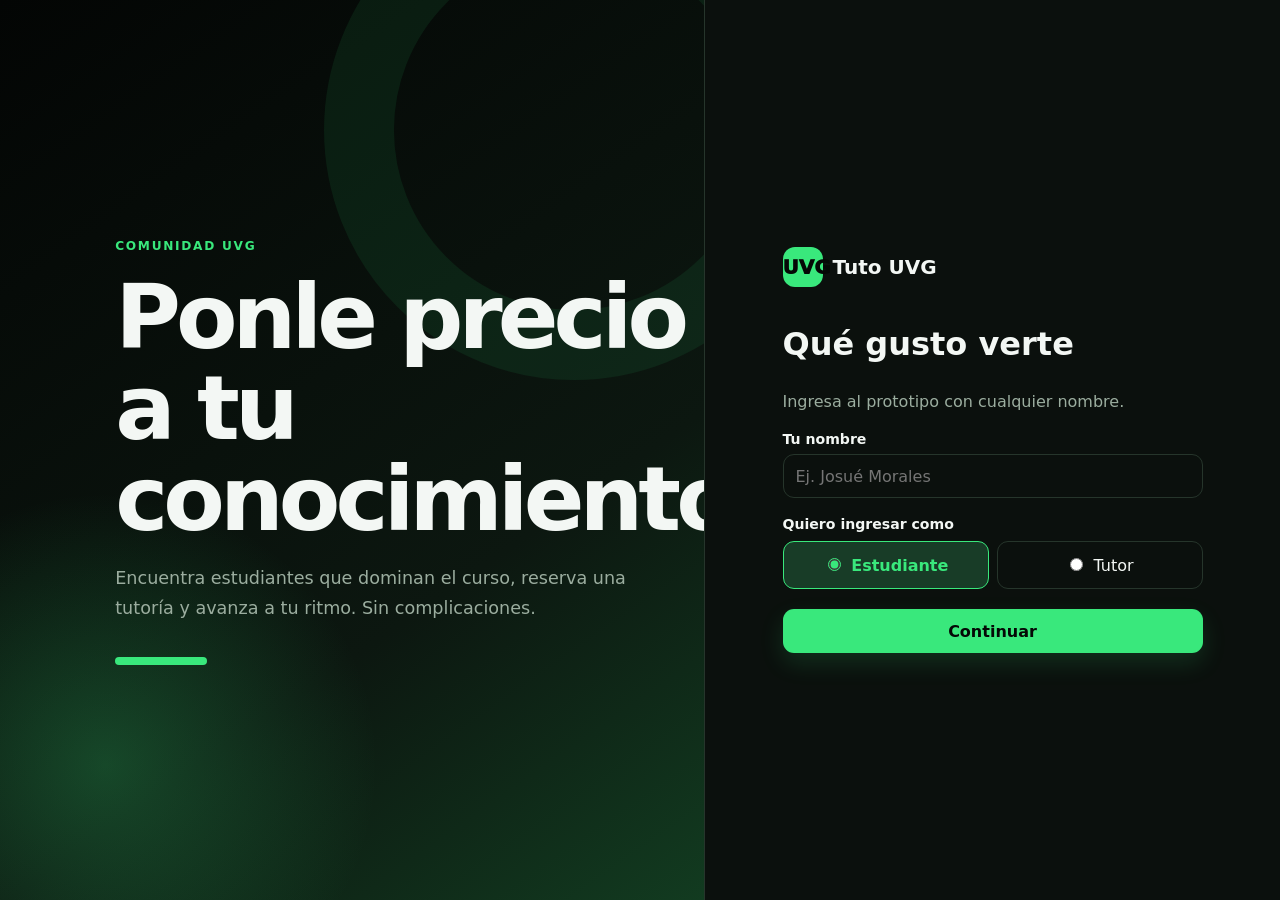
==== index.html @ b4a158ed "Base inicial del front con datos ya dados, no esta conectado aun con el back ni la base de datos" ====
<!DOCTYPE html>
<html lang="es">
<head>
    <meta charset="UTF-8">
    <meta name="viewport" content="width=device-width, initial-scale=1.0">
    <title>Tuto UVG | Iniciar sesión</title>
    <link rel="stylesheet" href="css/estilos.css">
</head>
<body>
    <main class="login">
        <section class="login-arte">
            <div class="login-contenido">
                <span class="eyebrow">Comunidad UVG</span>
                <h1>Ponle precio a tu conocimiento</h1>
                <p>
                    Encuentra estudiantes que dominan el curso, reserva una tutoría
                    y avanza a tu ritmo. Sin complicaciones.
                </p>
                <div class="detalle-decorativo"></div>
            </div>
        </section>

        <section class="login-form">
            <form id="form-login">
                <div class="marca">
                    <span class="marca-icono">UVG</span>
                    <span>Tuto UVG</span>
                </div>

                <h2>Qué gusto verte</h2>
                <p class="subtitulo">Ingresa al prototipo con cualquier nombre.</p>

                <div class="campo">
                    <label for="nombre">Tu nombre</label>
                    <input id="nombre" type="text" placeholder="Ej. Josué Morales" required>
                </div>

                <span class="etiqueta-campo">Quiero ingresar como</span>
                <div class="selector-rol">
                    <label>
                        <input type="radio" name="rol" value="estudiante" checked>
                        Estudiante
                    </label>
                    <label>
                        <input type="radio" name="rol" value="tutor">
                        Tutor
                    </label>
                </div>

                <button class="boton ancho" type="submit">Continuar</button>
            </form>
        </section>
    </main>
    <script src="js/app.js"></script>
</body>
</html>
---- css/estilos.css ----
:root {
    --negro: #050806;
    --negro-suave: #0b100d;
    --superficie: #111713;
    --superficie-clara: #18201b;
    --verde: #39e87c;
    --verde-fuerte: #18bd5b;
    --verde-oscuro: #087236;
    --verde-tenue: #183c27;
    --texto: #f3f7f4;
    --texto-secundario: #9bad9f;
    --borde: #26352b;
    --peligro: #ff6b6b;
    --sombra: 0 18px 50px rgba(0, 0, 0, 0.35);
}

* {
    box-sizing: border-box;
}

html {
    scroll-behavior: smooth;
}

body {
    margin: 0;
    color: var(--texto);
    background: var(--negro);
    font-family: Inter, ui-sans-serif, system-ui, -apple-system, "Segoe UI", sans-serif;
}

button,
input,
select,
textarea {
    font: inherit;
}

a {
    color: inherit;
    text-decoration: none;
}

button,
.boton {
    border: 0;
    cursor: pointer;
}

h1,
h2,
h3,
p {
    margin-top: 0;
}

h1 {
    max-width: 760px;
    margin-bottom: 18px;
    font-size: clamp(2.3rem, 6vw, 4.8rem);
    line-height: 1.02;
    letter-spacing: -0.055em;
}

.encabezado {
    position: sticky;
    top: 0;
    z-index: 10;
    display: flex;
    min-height: 74px;
    align-items: center;
    justify-content: space-between;
    gap: 24px;
    padding: 12px max(5vw, 24px);
    border-bottom: 1px solid var(--borde);
    background: rgba(5, 8, 6, 0.94);
    backdrop-filter: blur(14px);
}

.marca {
    display: flex;
    align-items: center;
    gap: 10px;
    font-size: 1.25rem;
    font-weight: 900;
}

.marca-icono,
.confirmacion-marca {
    display: grid;
    place-items: center;
    color: var(--negro);
    background: var(--verde);
    font-weight: 950;
}

.marca-icono {
    width: 40px;
    height: 40px;
    border-radius: 12px;
}

.navegacion {
    display: flex;
    align-items: center;
    gap: 8px;
}

.navegacion a {
    padding: 9px 13px;
    border-radius: 10px;
    color: var(--texto-secundario);
    font-weight: 700;
}

.navegacion a:hover,
.navegacion a.activo {
    color: var(--verde);
    background: var(--verde-tenue);
}

.usuario-chip {
    padding: 9px 13px;
    border: 1px solid var(--verde-oscuro);
    border-radius: 999px;
    color: var(--verde);
    background: var(--verde-tenue);
    font-weight: 800;
}

.contenedor {
    width: min(1160px, 90%);
    margin: 42px auto 72px;
}

.hero {
    position: relative;
    overflow: hidden;
    padding: clamp(34px, 6vw, 72px);
    border: 1px solid var(--borde);
    border-radius: 28px;
    background:
        radial-gradient(circle at 90% 15%, rgba(57, 232, 124, 0.18), transparent 28%),
        linear-gradient(135deg, var(--superficie), #0a130e);
    box-shadow: var(--sombra);
}

.hero::after {
    position: absolute;
    right: -55px;
    bottom: -90px;
    width: 240px;
    height: 240px;
    border: 42px solid rgba(57, 232, 124, 0.08);
    border-radius: 50%;
    content: "";
}

.hero-compacto h1 {
    font-size: clamp(2.5rem, 5vw, 4rem);
}

.hero p {
    max-width: 620px;
    color: var(--texto-secundario);
    font-size: 1.08rem;
    line-height: 1.7;
}

.eyebrow {
    color: var(--verde);
    font-size: 0.76rem;
    font-weight: 900;
    letter-spacing: 0.14em;
    text-transform: uppercase;
}

.subtitulo {
    color: var(--texto-secundario);
    line-height: 1.6;
}

.seccion-busqueda {
    margin-top: 30px;
}

.acciones {
    display: flex;
    flex-wrap: wrap;
    gap: 12px;
    margin-top: 24px;
}

.acciones-centradas {
    justify-content: center;
}

.boton {
    display: inline-flex;
    min-height: 44px;
    align-items: center;
    justify-content: center;
    padding: 11px 18px;
    border-radius: 11px;
    color: var(--negro);
    background: var(--verde);
    box-shadow: 0 10px 24px rgba(57, 232, 124, 0.14);
    font-weight: 850;
    transition: background 0.18s ease, transform 0.18s ease;
}

.boton:hover {
    background: #62f397;
    transform: translateY(-2px);
}

.boton.secundario {
    border: 1px solid var(--borde);
    color: var(--verde);
    background: var(--superficie-clara);
    box-shadow: none;
}

.boton.peligro {
    border: 1px solid #6b2929;
    color: #ff9c9c;
    background: #2b1414;
    box-shadow: none;
}

.boton.pequeno {
    min-height: 35px;
    padding: 7px 11px;
    font-size: 0.86rem;
}

.ancho {
    width: 100%;
}

.margen-superior {
    margin-top: 18px;
}

.titulo-pagina {
    display: flex;
    align-items: end;
    justify-content: space-between;
    gap: 20px;
    margin-bottom: 24px;
}

.titulo-pagina h1 {
    margin: 0;
    font-size: clamp(2rem, 4vw, 3.2rem);
}

.panel,
.tarjeta {
    border: 1px solid var(--borde);
    border-radius: 20px;
    background: var(--superficie);
    box-shadow: var(--sombra);
}

.panel {
    padding: 24px;
}

.barra-busqueda {
    display: grid;
    grid-template-columns: 1fr auto;
    gap: 10px;
    padding: 10px;
    margin-bottom: 22px;
    border: 1px solid var(--borde);
    border-radius: 16px;
    background: var(--superficie);
    box-shadow: var(--sombra);
}

.barra-busqueda input {
    padding: 0 10px;
    border: 0;
    outline: 0;
    color: var(--texto);
    background: transparent;
}

.contenido-busqueda {
    display: grid;
    grid-template-columns: 240px 1fr;
    align-items: start;
    gap: 22px;
}

.filtros {
    position: sticky;
    top: 96px;
}

.campo {
    display: grid;
    gap: 7px;
    margin-bottom: 16px;
}

.campo label,
.etiqueta-campo {
    font-size: 0.88rem;
    font-weight: 800;
}

.campo input,
.campo select,
.campo textarea {
    width: 100%;
    min-height: 44px;
    padding: 10px 12px;
    border: 1px solid var(--borde);
    border-radius: 11px;
    outline: 0;
    color: var(--texto);
    background: var(--negro-suave);
}

.campo textarea {
    min-height: 120px;
    resize: vertical;
}

.campo input:focus,
.campo select:focus,
.campo textarea:focus {
    border-color: var(--verde);
    box-shadow: 0 0 0 3px rgba(57, 232, 124, 0.12);
}

.rango,
.calificacion {
    color: var(--verde);
    font-weight: 900;
}

.resultados {
    display: grid;
    gap: 15px;
}

.tarjeta-tutor {
    display: grid;
    grid-template-columns: auto 1fr auto;
    align-items: center;
    gap: 18px;
    padding: 20px;
    transition: border-color 0.18s ease, transform 0.18s ease;
}

.tarjeta-tutor:hover {
    border-color: var(--verde-oscuro);
    transform: translateY(-3px);
}

.avatar {
    display: grid;
    width: 72px;
    height: 72px;
    place-items: center;
    border: 1px solid var(--verde-oscuro);
    border-radius: 20px;
    color: var(--verde);
    background: linear-gradient(135deg, var(--verde-tenue), var(--superficie-clara));
    font-size: 1.4rem;
    font-weight: 950;
}

.avatar.alternativo {
    color: var(--texto);
    background: linear-gradient(135deg, #21442f, #101712);
}

.avatar.grande {
    width: 132px;
    height: 132px;
    border-radius: 32px;
    font-size: 2.4rem;
}

.etiquetas {
    display: flex;
    flex-wrap: wrap;
    gap: 7px;
    margin: 10px 0;
}

.etiqueta {
    display: inline-flex;
    padding: 5px 9px;
    border: 1px solid var(--verde-oscuro);
    border-radius: 999px;
    color: var(--verde);
    background: var(--verde-tenue);
    font-size: 0.78rem;
    font-weight: 800;
}

.etiqueta.modalidad {
    border-color: var(--borde);
    color: var(--texto-secundario);
    background: var(--superficie-clara);
}

.precio {
    margin-bottom: 10px;
    font-size: 1.15rem;
    font-weight: 950;
    white-space: nowrap;
}

.vacio {
    padding: 45px 20px;
    border: 2px dashed var(--borde);
    border-radius: 18px;
    color: var(--texto-secundario);
    text-align: center;
}

.perfil-grid {
    display: grid;
    grid-template-columns: 270px 1fr 280px;
    align-items: start;
    gap: 22px;
}

.perfil-resumen {
    text-align: center;
}

.perfil-resumen .avatar {
    margin: 0 auto 18px;
}

.lista-limpia {
    padding: 0;
    margin: 18px 0;
    list-style: none;
    text-align: left;
}

.lista-limpia li {
    padding: 11px 0;
    border-bottom: 1px solid var(--borde);
}

.bloque-metodo {
    padding: 22px;
    margin-top: 28px;
    border-left: 4px solid var(--verde);
    border-radius: 0 14px 14px 0;
    background: var(--negro-suave);
}

.bloque-metodo h3 {
    margin: 8px 0;
}

.horarios {
    display: grid;
    grid-template-columns: repeat(3, 1fr);
    gap: 8px;
}

.hora {
    padding: 9px;
    border: 1px solid var(--borde);
    border-radius: 9px;
    color: var(--verde);
    background: var(--negro-suave);
    font-weight: 800;
}

.hora:hover,
.hora.seleccionada {
    border-color: var(--verde);
    color: var(--negro);
    background: var(--verde);
}

.formulario {
    display: grid;
    grid-template-columns: 1fr 1fr;
    gap: 22px;
}

.formulario .ancho-completo {
    grid-column: 1 / -1;
}

.resumen-reserva {
    padding: 18px;
    border: 1px solid var(--verde-oscuro);
    border-radius: 14px;
    background: linear-gradient(135deg, var(--verde-tenue), var(--negro-suave));
}

.resumen-reserva h3 {
    margin: 8px 0;
}

.separador {
    margin: 0 8px;
    color: var(--verde);
}

.metricas {
    display: grid;
    grid-template-columns: repeat(3, 1fr);
    gap: 16px;
    margin-bottom: 24px;
}

.metrica {
    padding: 22px;
}

.metrica strong {
    display: block;
    margin-top: 7px;
    font-size: 2rem;
}

.tabla-wrap {
    overflow-x: auto;
}

table {
    width: 100%;
    border-collapse: collapse;
}

th,
td {
    padding: 14px 12px;
    border-bottom: 1px solid var(--borde);
    text-align: left;
}

th {
    color: var(--texto-secundario);
    font-size: 0.78rem;
    letter-spacing: 0.06em;
    text-transform: uppercase;
}

.estado {
    display: inline-flex;
    padding: 6px 10px;
    border-radius: 999px;
    font-size: 0.78rem;
    font-weight: 850;
}

.estado.pendiente {
    color: #d4f7df;
    background: #294332;
}

.estado.confirmada {
    color: var(--verde);
    background: var(--verde-tenue);
}

.estado.rechazada {
    color: #ffaaaa;
    background: #381919;
}

.login {
    display: grid;
    min-height: 100vh;
    grid-template-columns: 1.1fr 0.9fr;
}

.login-arte {
    position: relative;
    overflow: hidden;
    display: flex;
    align-items: center;
    padding: 9vw;
    background:
        radial-gradient(circle at 15% 85%, rgba(57, 232, 124, 0.24), transparent 28%),
        linear-gradient(145deg, #030504, #0c1710 65%, #123b20);
}

.login-arte::after {
    position: absolute;
    right: -120px;
    top: -120px;
    width: 360px;
    height: 360px;
    border: 70px solid rgba(57, 232, 124, 0.08);
    border-radius: 50%;
    content: "";
}

.login-contenido {
    position: relative;
    z-index: 1;
}

.login-arte h1 {
    margin-top: 18px;
    font-size: clamp(3rem, 7vw, 6.3rem);
}

.login-arte p {
    max-width: 560px;
    color: var(--texto-secundario);
    font-size: 1.1rem;
    line-height: 1.7;
}

.detalle-decorativo {
    width: 92px;
    height: 8px;
    margin-top: 34px;
    border-radius: 999px;
    background: var(--verde);
}

.login-form {
    display: grid;
    place-items: center;
    padding: 32px;
    border-left: 1px solid var(--borde);
    background: var(--negro-suave);
}

.login-form form {
    width: min(420px, 100%);
}

.login-form h2 {
    margin-top: 38px;
    font-size: 2rem;
}

.selector-rol {
    display: grid;
    grid-template-columns: 1fr 1fr;
    gap: 8px;
    margin: 8px 0 20px;
}

.selector-rol label {
    padding: 13px;
    border: 1px solid var(--borde);
    border-radius: 11px;
    text-align: center;
    cursor: pointer;
}

.selector-rol label:has(input:checked) {
    border-color: var(--verde);
    color: var(--verde);
    background: var(--verde-tenue);
    font-weight: 800;
}

.selector-rol input {
    margin-right: 5px;
    accent-color: var(--verde);
}

.confirmacion-pagina {
    display: grid;
    min-height: 100vh;
    place-items: center;
    padding: 28px;
    background:
        radial-gradient(circle at center, rgba(57, 232, 124, 0.12), transparent 35%),
        var(--negro);
}

.confirmacion-tarjeta {
    max-width: 650px;
    padding: clamp(34px, 7vw, 72px);
    text-align: center;
}

.confirmacion-tarjeta h1 {
    font-size: clamp(2.3rem, 6vw, 4rem);
}

.confirmacion-marca {
    width: 76px;
    height: 76px;
    margin: 0 auto 28px;
    border-radius: 22px;
    font-size: 2rem;
}

.pie {
    padding: 28px;
    border-top: 1px solid var(--borde);
    color: var(--texto-secundario);
    text-align: center;
}

@media (max-width: 900px) {
    .perfil-grid {
        grid-template-columns: 1fr 1fr;
    }

    .perfil-grid > :nth-child(2) {
        grid-column: span 2;
        grid-row: 2;
    }

    .login {
        grid-template-columns: 1fr;
    }

    .login-arte {
        min-height: 42vh;
        padding: 10vw;
    }
}

@media (max-width: 700px) {
    .encabezado {
        position: static;
        align-items: flex-start;
        flex-direction: column;
        gap: 10px;
    }

    .navegacion {
        width: 100%;
        overflow-x: auto;
        padding-bottom: 4px;
    }

    .usuario-chip {
        display: none;
    }

    .contenido-busqueda,
    .perfil-grid,
    .formulario {
        grid-template-columns: 1fr;
    }

    .filtros {
        position: static;
    }

    .perfil-grid > :nth-child(2),
    .formulario .ancho-completo {
        grid-column: auto;
        grid-row: auto;
    }

    .tarjeta-tutor {
        grid-template-columns: auto 1fr;
    }

    .tarjeta-tutor > :last-child {
        display: flex;
        grid-column: 1 / -1;
        align-items: center;
        justify-content: space-between;
    }

    .metricas {
        grid-template-columns: 1fr;
    }

    .titulo-pagina {
        align-items: flex-start;
        flex-direction: column;
    }
}
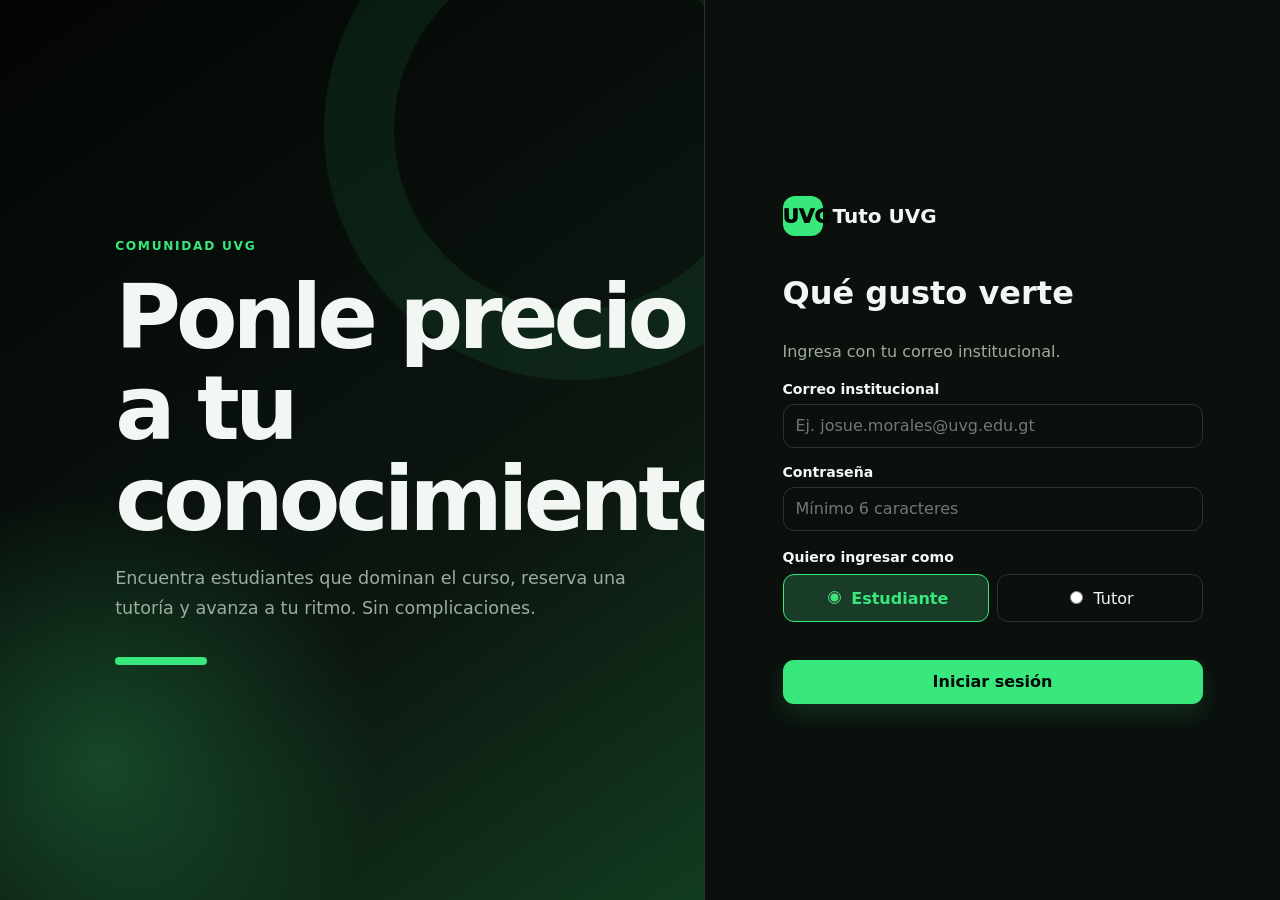
==== commit 862317e5: "Actualización inicio de sesion, registro pendiente" ====
--- a/index.html
+++ b/index.html
@@ -3,54 +3,81 @@
 <head>
     <meta charset="UTF-8">
     <meta name="viewport" content="width=device-width, initial-scale=1.0">
-    <title>Tuto UVG | Iniciar sesión</title>
+    <title>Tuto UVG | Buscar tutores</title>
     <link rel="stylesheet" href="css/estilos.css">
 </head>
 <body>
-    <main class="login">
-        <section class="login-arte">
-            <div class="login-contenido">
-                <span class="eyebrow">Comunidad UVG</span>
-                <h1>Ponle precio a tu conocimiento</h1>
-                <p>
-                    Encuentra estudiantes que dominan el curso, reserva una tutoría
-                    y avanza a tu ritmo. Sin complicaciones.
-                </p>
-                <div class="detalle-decorativo"></div>
+    <header class="encabezado">
+        <a class="marca" href="index.html">
+            <span class="marca-icono">UVG</span>
+            <span>Tuto UVG</span>
+        </a>
+
+        <nav class="navegacion">
+            <a href="index.html" class="activo">Explorar</a>
+            <a href="historial.html">Mis tutorías</a>
+            <a href="panel_tutor.html">Panel tutor</a>
+        </nav>
+
+        <div style="display:flex; align-items:center; gap:10px;">
+            <span id="usuario-chip" class="usuario-chip"></span>
+            <button id="btn-cerrar-sesion" class="boton secundario pequeno" type="button">Cerrar sesión</button>
+        </div>
+    </header>
+
+    <div class="contenedor">
+        <section class="hero hero-compacto">
+            <span class="eyebrow">Comunidad UVG</span>
+            <h1>Encuentra a tu tutor ideal</h1>
+            <p>
+                Busca por curso, filtra por modalidad y precio, y reserva
+                tu próxima tutoría en minutos.
+            </p>
+        </section>
+
+        <section class="seccion-busqueda">
+            <div class="barra-busqueda">
+                <input id="busqueda" type="text" placeholder="Busca por nombre de tutor o curso...">
+                <button id="btn-buscar" class="boton" type="button">Buscar</button>
+            </div>
+
+            <div class="contenido-busqueda">
+                <aside class="filtros panel">
+                    <div class="campo">
+                        <label for="curso">Curso</label>
+                        <select id="curso">
+                            <option value="">Todos los cursos</option>
+                        </select>
+                    </div>
+
+                    <div class="campo">
+                        <label for="modalidad">Modalidad</label>
+                        <select id="modalidad">
+                            <option value="">Todas</option>
+                            <option value="virtual">Virtual</option>
+                            <option value="presencial">Presencial</option>
+                        </select>
+                    </div>
+
+                    <div class="campo">
+                        <span class="etiqueta-campo">Precio máximo: <span id="precio-valor">Q200</span></span>
+                        <input id="precio" type="range" min="0" max="500" step="10" value="200">
+                    </div>
+
+                    <button id="btn-limpiar" class="boton secundario ancho" type="button">Limpiar filtros</button>
+                </aside>
+
+                <div>
+                    <p id="contador" class="subtitulo"></p>
+                    <div id="lista-tutores" class="resultados"></div>
+                </div>
             </div>
         </section>
+    </div>
 
-        <section class="login-form">
-            <form id="form-login">
-                <div class="marca">
-                    <span class="marca-icono">UVG</span>
-                    <span>Tuto UVG</span>
-                </div>
+    <footer class="pie">Tuto UVG · Proyecto académico</footer>
 
-                <h2>Qué gusto verte</h2>
-                <p class="subtitulo">Ingresa al prototipo con cualquier nombre.</p>
-
-                <div class="campo">
-                    <label for="nombre">Tu nombre</label>
-                    <input id="nombre" type="text" placeholder="Ej. Josué Morales" required>
-                </div>
-
-                <span class="etiqueta-campo">Quiero ingresar como</span>
-                <div class="selector-rol">
-                    <label>
-                        <input type="radio" name="rol" value="estudiante" checked>
-                        Estudiante
-                    </label>
-                    <label>
-                        <input type="radio" name="rol" value="tutor">
-                        Tutor
-                    </label>
-                </div>
-
-                <button class="boton ancho" type="submit">Continuar</button>
-            </form>
-        </section>
-    </main>
+    <script src="js/auth.js"></script>
     <script src="js/app.js"></script>
 </body>
-</html>
+</html>
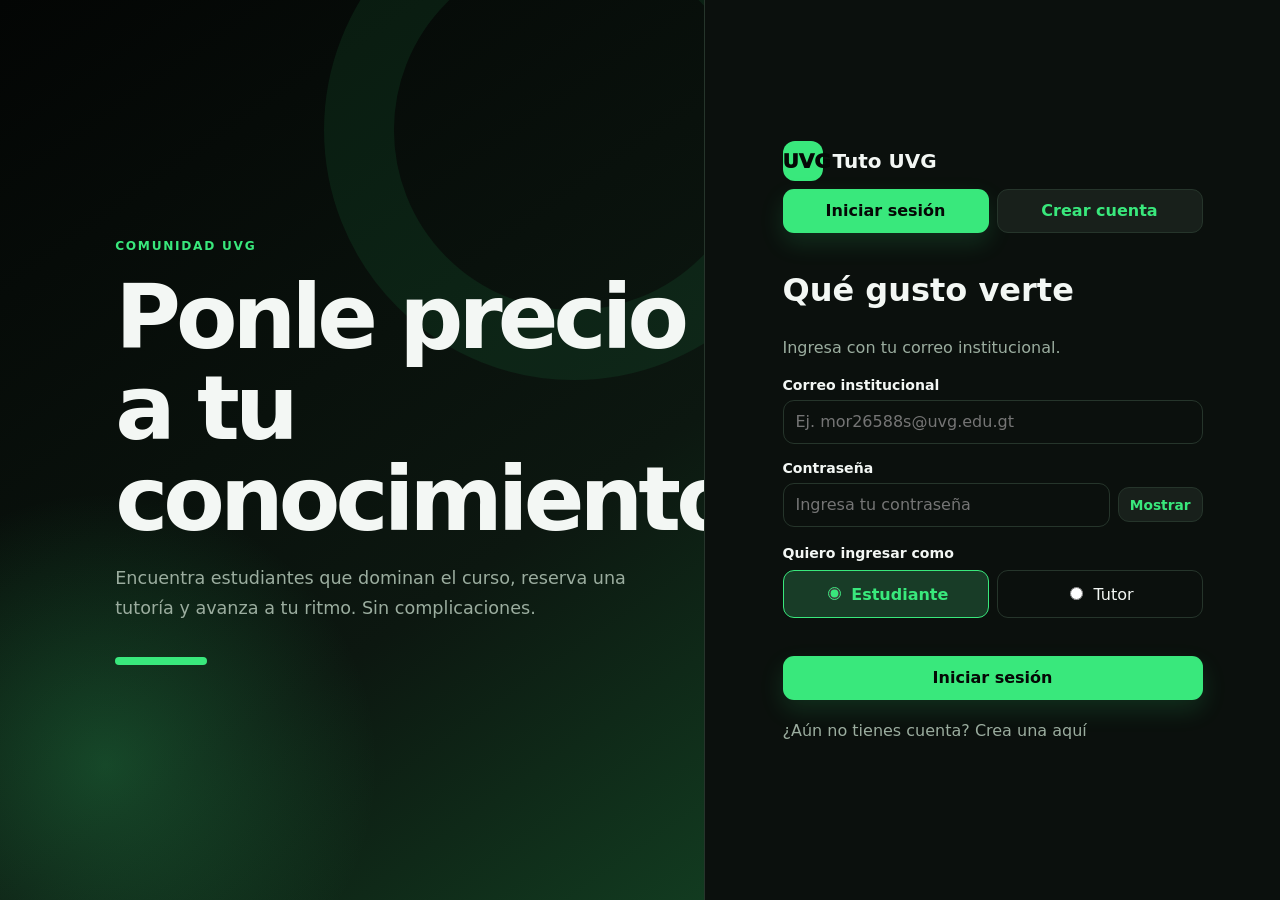
==== commit 2d887093: "Arreglos de bugs" ====
--- a/index.html
+++ b/index.html
@@ -47,6 +47,12 @@
                         <label for="curso">Curso</label>
                         <select id="curso">
                             <option value="">Todos los cursos</option>
+                            <option>Cálculo I</option>
+                            <option>Física I</option>
+                            <option>Programación</option>
+                            <option>POO</option>
+                            <option>Química</option>
+                            <option>Precálculo</option>
                         </select>
                     </div>
 
@@ -54,14 +60,14 @@
                         <label for="modalidad">Modalidad</label>
                         <select id="modalidad">
                             <option value="">Todas</option>
-                            <option value="virtual">Virtual</option>
-                            <option value="presencial">Presencial</option>
+                            <option value="Virtual">Virtual</option>
+                            <option value="Presencial">Presencial</option>
                         </select>
                     </div>
 
                     <div class="campo">
-                        <span class="etiqueta-campo">Precio máximo: <span id="precio-valor">Q200</span></span>
-                        <input id="precio" type="range" min="0" max="500" step="10" value="200">
+                        <span class="etiqueta-campo">Precio máximo: <span id="precio-valor">Q150</span></span>
+                        <input id="precio" type="range" min="50" max="150" step="5" value="150">
                     </div>
 
                     <button id="btn-limpiar" class="boton secundario ancho" type="button">Limpiar filtros</button>
--- a/css/estilos.css
+++ b/css/estilos.css
@@ -636,8 +636,12 @@
     background: var(--negro-suave);
 }
 
+.login-form > div {
+    width: min(420px, 100%);
+}
+
 .login-form form {
-    width: min(420px, 100%);
+    width: 100%;
 }
 
 .login-form h2 {
@@ -707,6 +711,72 @@
     text-align: center;
 }
 
+[hidden] {
+    display: none !important;
+}
+
+.contenedor-contrasena {
+    display: grid;
+    grid-template-columns: 1fr auto;
+    align-items: center;
+    gap: 8px;
+}
+
+.contenedor-contrasena input {
+    min-width: 0;
+}
+
+.requisitos-contrasena {
+    display: grid;
+    gap: 6px;
+    padding: 12px 14px;
+    margin: 2px 0 0;
+    border: 1px solid var(--borde);
+    border-radius: 10px;
+    color: var(--texto-secundario);
+    background: var(--negro);
+    font-size: 0.82rem;
+    list-style: none;
+}
+
+.requisitos-contrasena li::before {
+    display: inline-block;
+    width: 28px;
+    color: var(--peligro);
+    content: "X";
+    font-weight: 900;
+}
+
+.requisitos-contrasena li.cumplido {
+    color: var(--verde);
+}
+
+.requisitos-contrasena li.cumplido::before {
+    color: var(--verde);
+    content: "OK";
+}
+
+.estado-confirmacion {
+    min-height: 18px;
+    font-size: 0.82rem;
+}
+
+.estado-confirmacion.coincide,
+.mensaje-exito {
+    color: var(--verde);
+}
+
+.estado-confirmacion.no-coincide,
+.mensaje-error {
+    color: var(--peligro);
+}
+
+.mensaje-error,
+.mensaje-exito {
+    font-size: 0.9rem;
+    font-weight: 700;
+}
+
 @media (max-width: 900px) {
     .perfil-grid {
         grid-template-columns: 1fr 1fr;
@@ -780,4 +850,8 @@
         align-items: flex-start;
         flex-direction: column;
     }
-}
+
+    .contenedor-contrasena {
+        grid-template-columns: 1fr;
+    }
+}
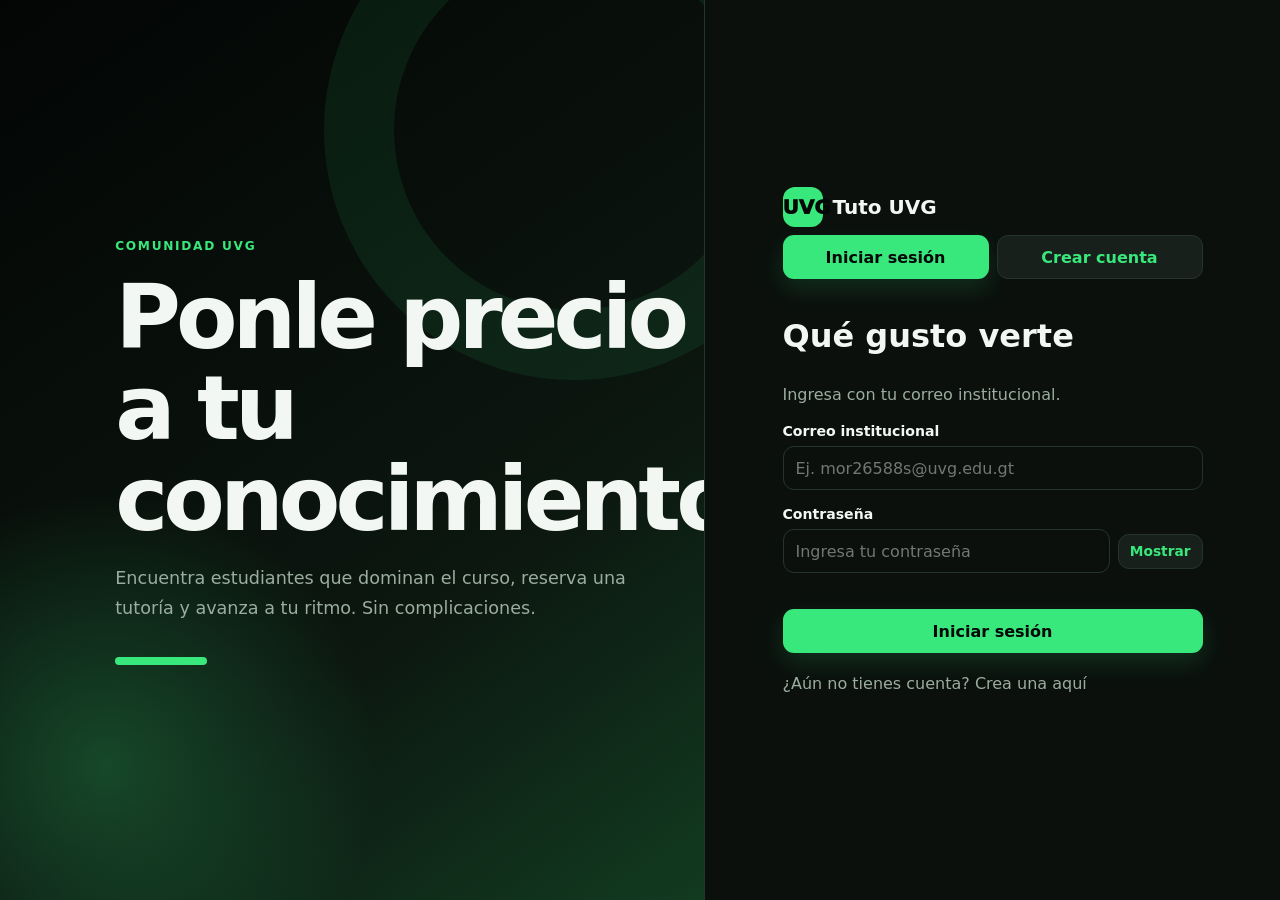
==== commit 4734febb: "feat: update index for authentication" ====
--- a/index.html
+++ b/index.html
@@ -82,7 +82,7 @@
     </div>
 
     <footer class="pie">Tuto UVG · Proyecto académico</footer>
-
+    <script src="js/api.js"></script>
     <script src="js/auth.js"></script>
     <script src="js/app.js"></script>
 </body>
--- a/css/estilos.css
+++ b/css/estilos.css
@@ -575,6 +575,70 @@
     background: #381919;
 }
 
+.estado.cancelada {
+    color: #ffb0b0;
+    background: #3d1b1b;
+}
+
+.sin-scroll {
+    overflow: hidden;
+}
+
+.modal-cancelacion {
+    position: fixed;
+    inset: 0;
+    z-index: 100;
+    display: grid;
+    place-items: center;
+    padding: 24px;
+    background: rgba(0, 0, 0, 0.78);
+    backdrop-filter: blur(8px);
+}
+
+.modal-cancelacion[hidden] {
+    display: none;
+}
+
+.modal-contenido {
+    position: relative;
+    width: min(540px, 100%);
+    max-height: 90vh;
+    overflow-y: auto;
+}
+
+.modal-cerrar {
+    position: absolute;
+    top: 16px;
+    right: 16px;
+    width: 36px;
+    height: 36px;
+    border: 1px solid var(--borde);
+    border-radius: 50%;
+    color: var(--texto-secundario);
+    background: var(--superficie-clara);
+    font-weight: 900;
+}
+
+.modal-cerrar:hover {
+    color: var(--verde);
+    border-color: var(--verde-oscuro);
+}
+
+.resumen-cancelacion {
+    display: grid;
+    gap: 5px;
+    padding: 14px;
+    margin: 18px 0;
+    border-left: 4px solid var(--verde);
+    border-radius: 0 10px 10px 0;
+    color: var(--texto-secundario);
+    background: var(--negro-suave);
+}
+
+.resumen-cancelacion strong {
+    color: var(--texto);
+}
+
 .login {
     display: grid;
     min-height: 100vh;
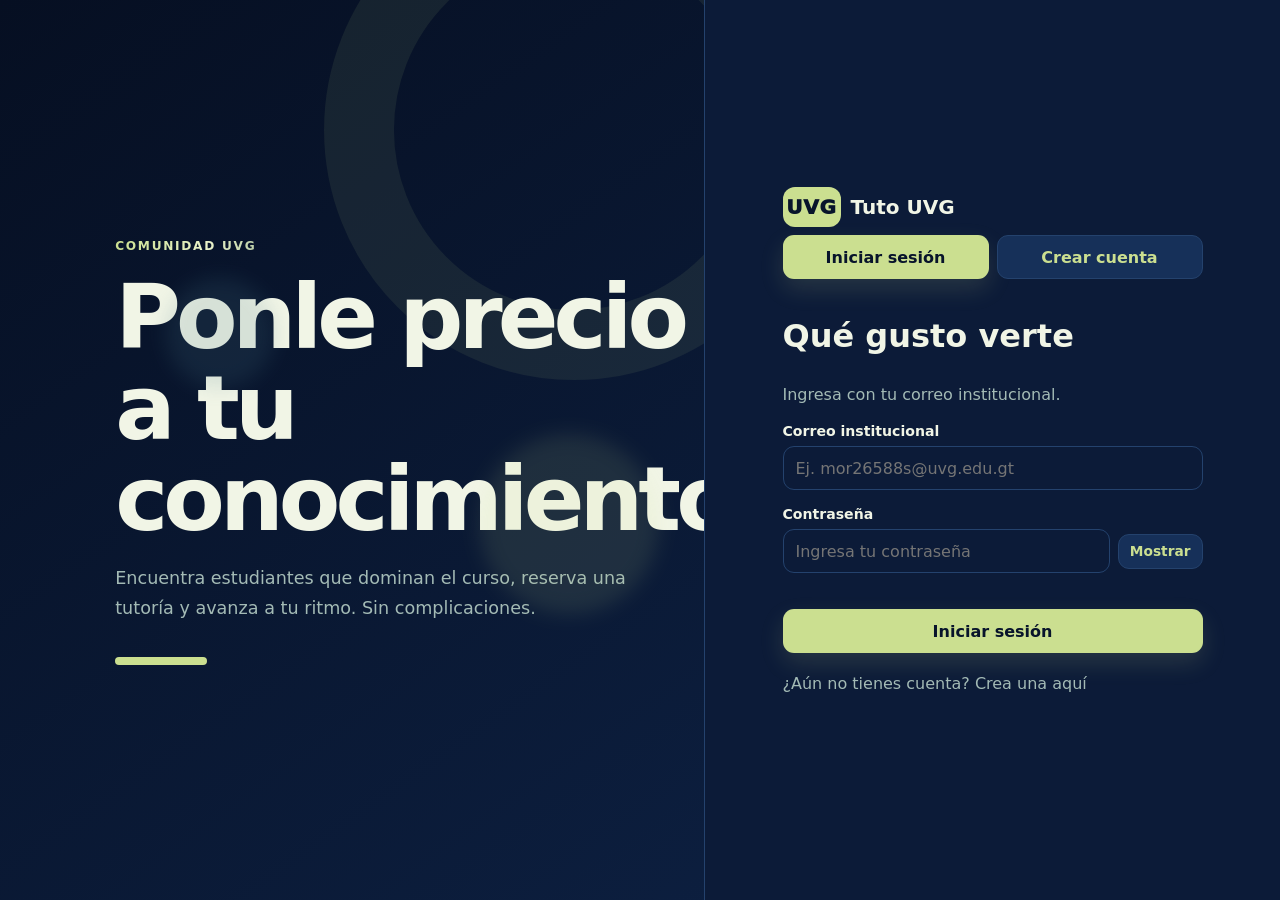
==== commit 27795fe5: "feat: mejorar interfaz y confirmaciones de tutorias" ====
--- a/index.html
+++ b/index.html
@@ -14,12 +14,12 @@
         </a>
 
         <nav class="navegacion">
-            <a href="index.html" class="activo">Explorar</a>
+            <a href="index.html">Explorar</a>
             <a href="historial.html">Mis tutorías</a>
-            <a href="panel_tutor.html">Panel tutor</a>
+            <a href="perfil_estudiante.html">Mi perfil</a>
         </nav>
 
-        <div style="display:flex; align-items:center; gap:10px;">
+        <div class="zona-usuario">
             <span id="usuario-chip" class="usuario-chip"></span>
             <button id="btn-cerrar-sesion" class="boton secundario pequeno" type="button">Cerrar sesión</button>
         </div>
@@ -37,7 +37,7 @@
 
         <section class="seccion-busqueda">
             <div class="barra-busqueda">
-                <input id="busqueda" type="text" placeholder="Busca por nombre de tutor o curso...">
+                <input id="busqueda" type="text" placeholder="Busca por nombre de tutor o curso..." autocomplete="off" spellcheck="false">
                 <button id="btn-buscar" class="boton" type="button">Buscar</button>
             </div>
 
@@ -60,14 +60,14 @@
                         <label for="modalidad">Modalidad</label>
                         <select id="modalidad">
                             <option value="">Todas</option>
-                            <option value="Virtual">Virtual</option>
-                            <option value="Presencial">Presencial</option>
+                            <option value="VIRTUAL">Virtual</option>
+                            <option value="PRESENCIAL">Presencial</option>
                         </select>
                     </div>
 
                     <div class="campo">
-                        <span class="etiqueta-campo">Precio máximo: <span id="precio-valor">Q150</span></span>
-                        <input id="precio" type="range" min="50" max="150" step="5" value="150">
+                         <span class="etiqueta-campo">Precio máximo: <span id="precio-valor">Q200</span></span>
+                         <input id="precio" type="range" min="50" max="200" step="5" value="200">
                     </div>
 
                     <button id="btn-limpiar" class="boton secundario ancho" type="button">Limpiar filtros</button>
--- a/css/estilos.css
+++ b/css/estilos.css
@@ -1,17 +1,22 @@
 :root {
-    --negro: #050806;
-    --negro-suave: #0b100d;
-    --superficie: #111713;
-    --superficie-clara: #18201b;
-    --verde: #39e87c;
-    --verde-fuerte: #18bd5b;
-    --verde-oscuro: #087236;
-    --verde-tenue: #183c27;
-    --texto: #f3f7f4;
-    --texto-secundario: #9bad9f;
-    --borde: #26352b;
-    --peligro: #ff6b6b;
-    --sombra: 0 18px 50px rgba(0, 0, 0, 0.35);
+    --yale: #1B4079;
+    --air-force: #4D7C8A;
+    --cambridge: #7F9C96;
+    --salvia: #8FAD88;
+    --mindaro: #CBDF90;
+    --negro: #08142b;
+    --negro-suave: #0c1b38;
+    --superficie: #102447;
+    --superficie-clara: #163059;
+    --verde: var(--mindaro);
+    --verde-fuerte: var(--salvia);
+    --verde-oscuro: var(--air-force);
+    --verde-tenue: #1d3d5c;
+    --texto: #f1f5e6;
+    --texto-secundario: #a3bab5;
+    --borde: #24426d;
+    --peligro: #ff8a7a;
+    --sombra: 0 18px 50px rgba(3, 9, 22, 0.45);
 }
 
 * {
@@ -73,7 +78,8 @@
     gap: 24px;
     padding: 12px max(5vw, 24px);
     border-bottom: 1px solid var(--borde);
-    background: rgba(5, 8, 6, 0.94);
+    background: rgba(8, 20, 43, 0.88);
+    backdrop-filter: blur(10px);
     backdrop-filter: blur(14px);
 }
 
@@ -95,9 +101,10 @@
 }
 
 .marca-icono {
-    width: 40px;
+    width: 58px;
     height: 40px;
     border-radius: 12px;
+    letter-spacing: 0.04em;
 }
 
 .navegacion {
@@ -140,8 +147,9 @@
     border: 1px solid var(--borde);
     border-radius: 28px;
     background:
-        radial-gradient(circle at 90% 15%, rgba(57, 232, 124, 0.18), transparent 28%),
-        linear-gradient(135deg, var(--superficie), #0a130e);
+        radial-gradient(circle at 90% 15%, rgba(77, 124, 138, 0.45), transparent 32%),
+        radial-gradient(circle at 10% 110%, rgba(143, 173, 136, 0.18), transparent 35%),
+        linear-gradient(135deg, var(--superficie), #0b1a36);
     box-shadow: var(--sombra);
 }
 
@@ -151,7 +159,7 @@
     bottom: -90px;
     width: 240px;
     height: 240px;
-    border: 42px solid rgba(57, 232, 124, 0.08);
+    border: 42px solid rgba(203, 223, 144, 0.10);
     border-radius: 50%;
     content: "";
 }
@@ -204,13 +212,13 @@
     border-radius: 11px;
     color: var(--negro);
     background: var(--verde);
-    box-shadow: 0 10px 24px rgba(57, 232, 124, 0.14);
+    box-shadow: 0 10px 24px rgba(203, 223, 144, 0.14);
     font-weight: 850;
     transition: background 0.18s ease, transform 0.18s ease;
 }
 
 .boton:hover {
-    background: #62f397;
+    background: #dcebac;
     transform: translateY(-2px);
 }
 
@@ -222,9 +230,9 @@
 }
 
 .boton.peligro {
-    border: 1px solid #6b2929;
-    color: #ff9c9c;
-    background: #2b1414;
+    border: 1px solid #6b3434;
+    color: #ffab9e;
+    background: #2e1a22;
     box-shadow: none;
 }
 
@@ -333,7 +341,78 @@
 .campo select:focus,
 .campo textarea:focus {
     border-color: var(--verde);
-    box-shadow: 0 0 0 3px rgba(57, 232, 124, 0.12);
+    box-shadow: 0 0 0 3px rgba(203, 223, 144, 0.12);
+}
+
+.campo input[type="range"] {
+    min-height: 6px;
+    height: 6px;
+    padding: 0;
+    border: 0;
+}
+
+input[type="range"] {
+    --progreso: 100%;
+    width: 100%;
+    height: 6px;
+    padding: 0;
+    border: 0;
+    border-radius: 999px;
+    outline: 0;
+    appearance: none;
+    -webkit-appearance: none;
+    background: linear-gradient(to right, var(--verde) 0%, var(--verde) var(--progreso), var(--superficie-clara) var(--progreso), var(--superficie-clara) 100%);
+    cursor: pointer;
+}
+
+input[type="range"]::-webkit-slider-runnable-track {
+    height: 6px;
+    border-radius: 999px;
+    background: transparent;
+}
+
+input[type="range"]::-webkit-slider-thumb {
+    width: 18px;
+    height: 18px;
+    margin-top: -6px;
+    border: 3px solid var(--negro-suave);
+    border-radius: 50%;
+    appearance: none;
+    -webkit-appearance: none;
+    background: var(--verde);
+    box-shadow: 0 0 0 2px var(--verde);
+    transition: box-shadow 0.2s ease, transform 0.2s ease;
+}
+
+input[type="range"]::-moz-range-track {
+    height: 6px;
+    border-radius: 999px;
+    background: var(--superficie-clara);
+}
+
+input[type="range"]::-moz-range-progress {
+    height: 6px;
+    border-radius: 999px;
+    background: var(--verde);
+}
+
+input[type="range"]::-moz-range-thumb {
+    width: 14px;
+    height: 14px;
+    border: 3px solid var(--negro-suave);
+    border-radius: 50%;
+    background: var(--verde);
+    box-shadow: 0 0 0 2px var(--verde);
+}
+
+input[type="range"]:hover::-webkit-slider-thumb,
+input[type="range"]:focus-visible::-webkit-slider-thumb {
+    transform: scale(1.08);
+    box-shadow: 0 0 0 3px var(--verde), 0 0 16px rgba(203, 223, 144, 0.55);
+}
+
+input[type="range"]:focus-visible {
+    box-shadow: 0 0 12px rgba(203, 223, 144, 0.4);
 }
 
 .rango,
@@ -376,7 +455,7 @@
 
 .avatar.alternativo {
     color: var(--texto);
-    background: linear-gradient(135deg, #21442f, #101712);
+    background: linear-gradient(135deg, #4D7C8A, #1B4079);
 }
 
 .avatar.grande {
@@ -561,8 +640,8 @@
 }
 
 .estado.pendiente {
-    color: #d4f7df;
-    background: #294332;
+    color: #e4eec4;
+    background: #3a4a2a;
 }
 
 .estado.confirmada {
@@ -571,13 +650,13 @@
 }
 
 .estado.rechazada {
-    color: #ffaaaa;
-    background: #381919;
+    color: #ffb3a7;
+    background: #3a1d26;
 }
 
 .estado.cancelada {
-    color: #ffb0b0;
-    background: #3d1b1b;
+    color: #ffb3a7;
+    background: #3a1d26;
 }
 
 .sin-scroll {
@@ -591,7 +670,7 @@
     display: grid;
     place-items: center;
     padding: 24px;
-    background: rgba(0, 0, 0, 0.78);
+    background: rgba(4, 10, 24, 0.78);
     backdrop-filter: blur(8px);
 }
 
@@ -604,6 +683,34 @@
     width: min(540px, 100%);
     max-height: 90vh;
     overflow-y: auto;
+}
+
+.modal-exito {
+    overflow: hidden;
+    text-align: center;
+}
+
+.modal-exito-contenido {
+    position: relative;
+    z-index: 1;
+}
+
+.figura-modal-uno {
+    top: -45px;
+    left: -35px;
+    width: 150px;
+    height: 150px;
+    background: rgba(203, 223, 144, 0.2);
+    animation: flotar-figura 7s ease-in-out infinite;
+}
+
+.figura-modal-dos {
+    right: -45px;
+    bottom: -55px;
+    width: 190px;
+    height: 190px;
+    background: rgba(77, 124, 138, 0.28);
+    animation: flotar-figura 9s ease-in-out -3s infinite reverse;
 }
 
 .modal-cerrar {
@@ -652,8 +759,8 @@
     align-items: center;
     padding: 9vw;
     background:
-        radial-gradient(circle at 15% 85%, rgba(57, 232, 124, 0.24), transparent 28%),
-        linear-gradient(145deg, #030504, #0c1710 65%, #123b20);
+        radial-gradient(circle at 15% 85%, rgba(203, 223, 144, 0.24), transparent 28%),
+        linear-gradient(145deg, #060f22, #0e2347 65%, #1B4079);
 }
 
 .login-arte::after {
@@ -662,7 +769,7 @@
     top: -120px;
     width: 360px;
     height: 360px;
-    border: 70px solid rgba(57, 232, 124, 0.08);
+    border: 70px solid rgba(203, 223, 144, 0.08);
     border-radius: 50%;
     content: "";
 }
@@ -741,19 +848,45 @@
 }
 
 .confirmacion-pagina {
+    position: relative;
+    overflow: hidden;
     display: grid;
     min-height: 100vh;
     place-items: center;
     padding: 28px;
     background:
-        radial-gradient(circle at center, rgba(57, 232, 124, 0.12), transparent 35%),
+        radial-gradient(circle at center, rgba(203, 223, 144, 0.12), transparent 35%),
         var(--negro);
 }
 
 .confirmacion-tarjeta {
+    position: relative;
+    z-index: 1;
     max-width: 650px;
     padding: clamp(34px, 7vw, 72px);
     text-align: center;
+}
+
+.confirmacion-figura-uno {
+    top: 12%;
+    left: 14%;
+    width: 220px;
+    height: 220px;
+    background: rgba(203, 223, 144, 0.18);
+    animation: flotar-figura 8s ease-in-out infinite;
+}
+
+.confirmacion-figura-dos {
+    right: 10%;
+    bottom: 10%;
+    width: 280px;
+    height: 280px;
+    background: rgba(77, 124, 138, 0.22);
+    animation: flotar-figura 10s ease-in-out -4s infinite reverse;
+}
+
+#confirmacion-nombre-tutor {
+    color: var(--verde);
 }
 
 .confirmacion-tarjeta h1 {
@@ -918,4 +1051,818 @@
     .contenedor-contrasena {
         grid-template-columns: 1fr;
     }
-}+}
+
+
+.pagina-error {
+    min-height: 100vh;
+    overflow: hidden;
+    background:
+        radial-gradient(
+            circle at 50% 42%,
+            rgba(57, 232, 124, 0.14),
+            transparent 34%
+        ),
+        var(--negro);
+}
+
+.error-401 {
+    display: grid;
+    min-height: 100vh;
+    place-items: center;
+    padding: 40px 20px;
+}
+
+.error-contenido {
+    width: min(720px, 100%);
+    text-align: center;
+}
+
+.error-contenido h1 {
+    max-width: 700px;
+    margin: 18px auto 12px;
+    font-size: clamp(2rem, 5vw, 3.8rem);
+}
+
+.error-descripcion {
+    margin-bottom: 26px;
+    color: var(--texto-secundario);
+    font-size: 1.05rem;
+}
+
+.cerebro-error {
+    position: relative;
+    isolation: isolate;
+    width: min(430px, 86vw);
+    margin: 16px auto 8px;
+}
+
+.cerebro-error svg {
+    position: relative;
+    z-index: 2;
+    display: block;
+    width: 100%;
+    filter: drop-shadow(0 20px 36px rgba(57, 232, 124, 0.18));
+    animation: cerebro-flotante 3.4s ease-in-out infinite;
+}
+
+.cerebro-sombra {
+    fill: #102d1d;
+}
+
+.cerebro-linea,
+.cerebro-pliegue {
+    fill: none;
+    stroke: var(--verde);
+    stroke-linecap: round;
+    stroke-linejoin: round;
+}
+
+.cerebro-linea {
+    stroke-width: 8;
+}
+
+.cerebro-pliegue {
+    opacity: 0.62;
+    stroke-width: 5;
+}
+
+.cerebro-detalle {
+    fill: none;
+    opacity: 0.72;
+    stroke: var(--verde-fuerte);
+    stroke-linecap: round;
+    stroke-width: 4;
+}
+
+.placa-error {
+    fill: var(--negro);
+    stroke: var(--verde);
+    stroke-width: 5;
+}
+
+.numero-error {
+    fill: var(--texto);
+    font-family: Inter, ui-sans-serif, system-ui, sans-serif;
+    font-size: 70px;
+    font-weight: 950;
+    letter-spacing: -6px;
+    paint-order: stroke;
+    stroke: var(--negro-suave);
+    stroke-width: 8px;
+}
+
+.interrogacion {
+    position: absolute;
+    z-index: 1;
+    bottom: 67%;
+    left: 50%;
+    color: var(--verde);
+    font-size: clamp(1.4rem, 4vw, 2.4rem);
+    font-weight: 950;
+    opacity: 0;
+    filter: blur(0);
+    text-shadow: 0 0 14px rgba(57, 232, 124, 0.65);
+    animation: humo-interrogacion 4.8s ease-out infinite;
+}
+
+.interrogacion-1 {
+    --inicio-x: -100px;
+    --curva-x: -145px;
+    --final-x: -115px;
+    animation-delay: -0.8s;
+}
+
+.interrogacion-2 {
+    --inicio-x: -58px;
+    --curva-x: -18px;
+    --final-x: -48px;
+    animation-delay: -2.4s;
+}
+
+.interrogacion-3 {
+    --inicio-x: -8px;
+    --curva-x: -48px;
+    --final-x: 5px;
+    animation-delay: -4s;
+}
+
+.interrogacion-4 {
+    --inicio-x: 42px;
+    --curva-x: 88px;
+    --final-x: 55px;
+    animation-delay: -1.6s;
+}
+
+.interrogacion-5 {
+    --inicio-x: 92px;
+    --curva-x: 135px;
+    --final-x: 112px;
+    animation-delay: -3.2s;
+}
+
+.interrogacion-6 {
+    --inicio-x: 18px;
+    --curva-x: 55px;
+    --final-x: 28px;
+    animation-delay: -4.8s;
+}
+
+@keyframes cerebro-flotante {
+    0%,
+    100% {
+        transform: translateY(0);
+    }
+
+    50% {
+        transform: translateY(-10px);
+    }
+}
+
+@keyframes humo-interrogacion {
+    0% {
+        opacity: 0;
+        filter: blur(1px);
+        transform: translate(
+            calc(-50% + var(--inicio-x)),
+            20px
+        ) scale(0.35) rotate(-12deg);
+    }
+
+    15% {
+        opacity: 0.95;
+    }
+
+    52% {
+        opacity: 0.75;
+        filter: blur(1.5px);
+        transform: translate(
+            calc(-50% + var(--curva-x)),
+            -90px
+        ) scale(0.9) rotate(8deg);
+    }
+
+    100% {
+        opacity: 0;
+        filter: blur(5px);
+        transform: translate(
+            calc(-50% + var(--final-x)),
+            -205px
+        ) scale(1.45) rotate(-5deg);
+    }
+}
+
+
+.estado.completada {
+    color: #cfe6ec;
+    background: #2a5866;
+}
+
+.zona-usuario {
+    display: flex;
+    align-items: center;
+    gap: 10px;
+}
+
+.grid-gestion {
+    display: grid;
+    grid-template-columns: repeat(2, minmax(0, 1fr));
+    gap: 20px;
+    align-items: start;
+    margin-top: 20px;
+}
+
+.grid-gestion h2 {
+    margin-top: 0;
+}
+
+.campos-en-linea {
+    display: flex;
+    gap: 12px;
+    align-items: flex-end;
+    flex-wrap: wrap;
+}
+
+.campos-en-linea .campo {
+    flex: 1 1 160px;
+}
+
+.boton-alineado {
+    margin-bottom: 16px;
+}
+
+.etiqueta-removible,
+.hora-removible {
+    display: inline-flex;
+    align-items: center;
+    gap: 6px;
+}
+
+.etiqueta-removible button,
+.hora-removible button {
+    border: 0;
+    padding: 0 2px;
+    color: inherit;
+    background: transparent;
+    font-weight: 900;
+    cursor: pointer;
+    opacity: 0.7;
+}
+
+.etiqueta-removible button:hover,
+.hora-removible button:hover {
+    color: var(--peligro);
+    opacity: 1;
+}
+
+.dia-horarios {
+    margin-bottom: 14px;
+}
+
+.dia-horarios strong {
+    display: block;
+    margin-bottom: 8px;
+    text-transform: capitalize;
+}
+
+.encabezado-perfil {
+    display: flex;
+    align-items: center;
+    gap: 14px;
+    margin-bottom: 16px;
+}
+
+.encabezado-perfil h2 {
+    margin: 0 0 4px;
+}
+
+td small {
+    color: var(--texto-secundario);
+}
+
+@media (max-width: 900px) {
+    .grid-gestion {
+        grid-template-columns: 1fr;
+    }
+}
+
+.bloque-metodo .eyebrow {
+    display: block;
+    margin-bottom: 10px;
+}
+
+/* calendario */
+.panel-ancho {
+    grid-column: 1 / -1;
+}
+
+.agenda {
+    display: grid;
+    grid-template-columns: minmax(280px, 1fr) minmax(280px, 1fr);
+    gap: 24px;
+    margin-top: 16px;
+}
+
+.calendario,
+.selector-horas {
+    padding: 18px;
+    border: 1px solid var(--borde);
+    border-radius: 16px;
+    background: var(--negro-suave);
+}
+
+.calendario-encabezado {
+    display: flex;
+    align-items: center;
+    justify-content: space-between;
+    margin-bottom: 14px;
+}
+
+.calendario-encabezado strong {
+    font-size: 1.05rem;
+}
+
+#lista-horarios .horarios {
+    display: flex;
+    flex-wrap: wrap;
+    gap: 8px;
+}
+
+#lista-horarios .hora-removible {
+    width: auto;
+}
+
+.calendario-encabezado button:disabled {
+    opacity: 0.35;
+    cursor: not-allowed;
+}
+
+.calendario-semana,
+.calendario-grid {
+    display: grid;
+    grid-template-columns: repeat(7, 1fr);
+    gap: 6px;
+}
+
+.calendario-semana span {
+    text-align: center;
+    color: var(--texto-secundario);
+    font-size: 0.75rem;
+    font-weight: 700;
+    text-transform: uppercase;
+    padding-bottom: 4px;
+}
+
+.dia {
+    display: flex;
+    flex-direction: column;
+    align-items: center;
+    justify-content: center;
+    gap: 3px;
+    aspect-ratio: 1;
+    border: 1px solid transparent;
+    border-radius: 10px;
+    color: var(--texto);
+    background: var(--superficie);
+    font: inherit;
+    font-weight: 600;
+    cursor: pointer;
+    transition: background 0.15s, border-color 0.15s;
+}
+
+.dia:hover:not(:disabled) {
+    border-color: var(--verde-oscuro);
+    background: var(--superficie-clara);
+}
+
+.dia.hoy {
+    border-color: var(--verde-oscuro);
+}
+
+.dia.seleccionado {
+    color: var(--negro);
+    background: var(--verde);
+    border-color: var(--verde);
+}
+
+.dia.seleccionado .punto.disponible {
+    background: var(--negro);
+}
+
+.dia.pasado {
+    opacity: 0.3;
+    cursor: not-allowed;
+}
+
+.vacio-dia {
+    background: transparent;
+    cursor: default;
+}
+
+.puntos {
+    display: flex;
+    gap: 3px;
+    min-height: 6px;
+}
+
+.punto {
+    display: inline-block;
+    width: 6px;
+    height: 6px;
+    border-radius: 50%;
+}
+
+.punto.disponible {
+    background: var(--verde);
+}
+
+.punto.reservado {
+    background: #9fd0de;
+}
+
+.calendario-leyenda {
+    display: flex;
+    gap: 16px;
+    margin-top: 14px;
+    color: var(--texto-secundario);
+    font-size: 0.8rem;
+}
+
+.calendario-leyenda span {
+    display: inline-flex;
+    align-items: center;
+    gap: 6px;
+}
+
+.selector-horas > strong {
+    display: block;
+    margin-bottom: 14px;
+}
+
+.horas-grid {
+    display: grid;
+    grid-template-columns: repeat(auto-fill, minmax(86px, 1fr));
+    gap: 8px;
+}
+
+.slot {
+    display: flex;
+    flex-direction: column;
+    align-items: center;
+    gap: 2px;
+    padding: 10px 6px;
+    border: 1px solid var(--borde);
+    border-radius: 12px;
+    color: var(--texto);
+    background: var(--superficie);
+    font: inherit;
+    font-weight: 700;
+    cursor: pointer;
+    transition: background 0.15s, border-color 0.15s, transform 0.1s;
+}
+
+.slot small {
+    color: var(--texto-secundario);
+    font-size: 0.7rem;
+    font-weight: 500;
+}
+
+.slot:hover:not(:disabled) {
+    border-color: var(--verde);
+    transform: translateY(-1px);
+}
+
+.slot.activo {
+    color: var(--negro);
+    background: var(--verde);
+    border-color: var(--verde);
+}
+
+.slot.activo small {
+    color: var(--verde-oscuro);
+}
+
+.slot.reservado {
+    color: #9fd0de;
+    background: #1e3f52;
+    border-color: #4D7C8A;
+    cursor: not-allowed;
+}
+
+.slot.reservado small {
+    color: #9fd0de;
+}
+
+.slot:disabled:not(.reservado) {
+    opacity: 0.35;
+    cursor: not-allowed;
+}
+
+@media (max-width: 900px) {
+    .agenda {
+        grid-template-columns: 1fr;
+    }
+}
+
+.contacto {
+    display: grid;
+    gap: 6px;
+    margin-top: 10px;
+    padding: 10px 12px;
+    border: 1px solid var(--air-force);
+    border-radius: 12px;
+    background: rgba(77, 124, 138, 0.16);
+}
+
+.contacto-titulo {
+    color: var(--cambridge);
+    font-size: 0.72rem;
+    font-weight: 800;
+    letter-spacing: 0.06em;
+    text-transform: uppercase;
+}
+
+.contacto-telefono {
+    color: var(--mindaro);
+    font-weight: 800;
+}
+
+.contacto-acciones {
+    display: flex;
+    flex-wrap: wrap;
+    gap: 8px;
+}
+
+.ayuda-campo {
+    display: block;
+    margin-top: 6px;
+    color: var(--texto-secundario);
+    font-size: 0.8rem;
+}
+/* animacion */
+@keyframes aparecer-arriba {
+    from { opacity: 0; transform: translateY(18px); }
+    to   { opacity: 1; transform: translateY(0); }
+}
+
+@keyframes aparecer {
+    from { opacity: 0; }
+    to   { opacity: 1; }
+}
+
+@keyframes escalar-entrada {
+    from { opacity: 0; transform: translateY(14px) scale(0.96); }
+    to   { opacity: 1; transform: translateY(0) scale(1); }
+}
+
+@keyframes pop {
+    0%   { transform: scale(0.85); }
+    60%  { transform: scale(1.06); }
+    100% { transform: scale(1); }
+}
+
+@keyframes flotar {
+    0%, 100% { transform: translateY(0) rotate(0deg); }
+    50%      { transform: translateY(-14px) rotate(4deg); }
+}
+
+@keyframes brillo {
+    0%   { background-position: 0% 50%; }
+    100% { background-position: 200% 50%; }
+}
+
+@keyframes pulso {
+    0%, 100% { box-shadow: 0 0 0 0 rgba(203, 223, 144, 0.45); }
+    50%      { box-shadow: 0 0 0 6px rgba(203, 223, 144, 0); }
+}
+
+@keyframes flotar-figura {
+    0%, 100% {
+        transform: translate3d(0, 0, 0) scale(1);
+    }
+
+    50% {
+        transform: translate3d(28px, -22px, 0) scale(1.1);
+    }
+}
+
+.encabezado {
+    animation: aparecer 0.5s ease backwards;
+}
+
+.marca-icono {
+    transition: transform 0.35s cubic-bezier(.34, 1.56, .64, 1);
+}
+
+.marca:hover .marca-icono {
+    transform: rotate(-8deg) scale(1.08);
+}
+
+.navegacion a {
+    transition: color 0.2s ease, background 0.2s ease;
+}
+
+.titulo-pagina,
+.hero {
+    animation: aparecer-arriba 0.6s cubic-bezier(.22, 1, .36, 1) backwards;
+}
+
+.panel,
+.metrica,
+.tarjeta {
+    animation: aparecer-arriba 0.55s cubic-bezier(.22, 1, .36, 1) backwards;
+}
+
+.metricas > :nth-child(2),
+.grid-gestion > :nth-child(2) { animation-delay: 0.08s; }
+.metricas > :nth-child(3),
+.grid-gestion > :nth-child(3) { animation-delay: 0.16s; }
+.grid-gestion > :nth-child(4) { animation-delay: 0.24s; }
+.grid-gestion > :nth-child(5) { animation-delay: 0.32s; }
+
+#lista-tutores > :nth-child(1) { animation-delay: 0.05s; }
+#lista-tutores > :nth-child(2) { animation-delay: 0.10s; }
+#lista-tutores > :nth-child(3) { animation-delay: 0.15s; }
+#lista-tutores > :nth-child(4) { animation-delay: 0.20s; }
+#lista-tutores > :nth-child(5) { animation-delay: 0.25s; }
+#lista-tutores > :nth-child(n+6) { animation-delay: 0.30s; }
+
+.tarjeta,
+.tarjeta-tutor {
+    transition: transform 0.25s ease, border-color 0.25s ease, box-shadow 0.25s ease;
+}
+
+.tarjeta:hover,
+.tarjeta-tutor:hover {
+    border-color: var(--air-force);
+    box-shadow: 0 20px 45px rgba(3, 9, 22, 0.55);
+    transform: translateY(-3px);
+}
+
+tbody tr {
+    animation: aparecer-arriba 0.45s ease backwards;
+    transition: background 0.2s ease;
+}
+
+tbody tr:hover {
+    background: rgba(77, 124, 138, 0.12);
+}
+
+tbody tr:nth-child(2) { animation-delay: 0.05s; }
+tbody tr:nth-child(3) { animation-delay: 0.10s; }
+tbody tr:nth-child(4) { animation-delay: 0.15s; }
+tbody tr:nth-child(5) { animation-delay: 0.20s; }
+tbody tr:nth-child(n+6) { animation-delay: 0.25s; }
+
+.estado {
+    animation: pop 0.4s ease backwards;
+}
+
+.estado.pendiente {
+    animation: pop 0.4s ease backwards, pulso 2.4s ease-in-out 0.5s infinite;
+}
+
+/* Botones */
+.boton {
+    transition: background 0.2s ease, transform 0.2s ease, box-shadow 0.2s ease;
+}
+
+.boton:hover {
+    box-shadow: 0 12px 28px rgba(203, 223, 144, 0.25);
+}
+
+.boton:active {
+    transform: translateY(0) scale(0.97);
+}
+
+.boton:disabled {
+    opacity: 0.6;
+    transform: none;
+}
+
+.campo input,
+.campo select,
+.campo textarea {
+    transition: border-color 0.2s ease, box-shadow 0.2s ease, background 0.2s ease;
+}
+
+.modal-cancelacion:not([hidden]) {
+    animation: aparecer 0.25s ease backwards;
+}
+
+.modal-cancelacion:not([hidden]) .modal-contenido {
+    animation: escalar-entrada 0.35s cubic-bezier(.34, 1.56, .64, 1) backwards;
+}
+
+.mensaje-exito,
+.mensaje-error {
+    animation: aparecer-arriba 0.35s ease backwards;
+}
+
+.etiqueta,
+.hora {
+    animation: pop 0.35s ease backwards;
+    transition: transform 0.2s ease, background 0.2s ease;
+}
+
+.calendario-grid.entrando .dia,
+.horas-grid.entrando .slot {
+    animation: escalar-entrada 0.35s ease backwards;
+}
+
+.calendario-grid.entrando .dia:nth-child(7n+2),
+.horas-grid.entrando .slot:nth-child(5n+2) { animation-delay: 0.03s; }
+.calendario-grid.entrando .dia:nth-child(7n+3),
+.horas-grid.entrando .slot:nth-child(5n+3) { animation-delay: 0.06s; }
+.calendario-grid.entrando .dia:nth-child(7n+4),
+.horas-grid.entrando .slot:nth-child(5n+4) { animation-delay: 0.09s; }
+.calendario-grid.entrando .dia:nth-child(7n+5),
+.horas-grid.entrando .slot:nth-child(5n+5) { animation-delay: 0.12s; }
+.calendario-grid.entrando .dia:nth-child(7n+6) { animation-delay: 0.15s; }
+.calendario-grid.entrando .dia:nth-child(7n) { animation-delay: 0.18s; }
+
+.dia,
+.slot {
+    transition: background 0.2s ease, border-color 0.2s ease, color 0.2s ease, transform 0.15s ease;
+}
+
+.dia:active:not(:disabled),
+.slot:active:not(:disabled) {
+    transform: scale(0.93);
+}
+
+.slot.activo.recien {
+    animation: pop 0.35s ease backwards;
+}
+
+.login-arte {
+    background-size: 200% 200%;
+}
+
+.login-arte::after,
+.hero::after {
+    animation: flotar 7s ease-in-out infinite;
+}
+
+.figura-desenfocada {
+    position: absolute;
+    border-radius: 50%;
+    pointer-events: none;
+    filter: blur(10px);
+    opacity: 0.55;
+}
+
+.figura-desenfocada-uno {
+    right: 12%;
+    bottom: 12%;
+    width: 180px;
+    height: 180px;
+    background: rgba(203, 223, 144, 0.2);
+    animation: flotar-figura 7s ease-in-out infinite;
+}
+
+.figura-desenfocada-dos {
+    left: 8%;
+    top: 10%;
+    width: 110px;
+    height: 110px;
+    background: rgba(77, 124, 138, 0.3);
+    animation: flotar-figura 9s ease-in-out -3s infinite reverse;
+}
+
+.login-contenido {
+    animation: aparecer-arriba 0.7s cubic-bezier(.22, 1, .36, 1) backwards;
+}
+
+.login-form > * {
+    animation: escalar-entrada 0.6s cubic-bezier(.22, 1, .36, 1) 0.1s backwards;
+}
+
+.eyebrow {
+    background: linear-gradient(90deg, var(--mindaro), #e9f2c9, var(--salvia), var(--mindaro));
+    background-size: 200% auto;
+    -webkit-background-clip: text;
+    background-clip: text;
+    -webkit-text-fill-color: transparent;
+    animation: brillo 6s linear infinite;
+}
+
+@media (prefers-reduced-motion: reduce) {
+    *,
+    *::before,
+    *::after {
+        animation-duration: 0.01ms !important;
+        animation-iteration-count: 1 !important;
+        animation-delay: 0ms !important;
+        transition-duration: 0.01ms !important;
+        scroll-behavior: auto !important;
+    }
+}
+
+.dia.seleccionado,
+.dia.seleccionado:hover:not(:disabled) {
+    color: var(--negro);
+    background: var(--mindaro);
+    border-color: var(--mindaro);
+}
+
